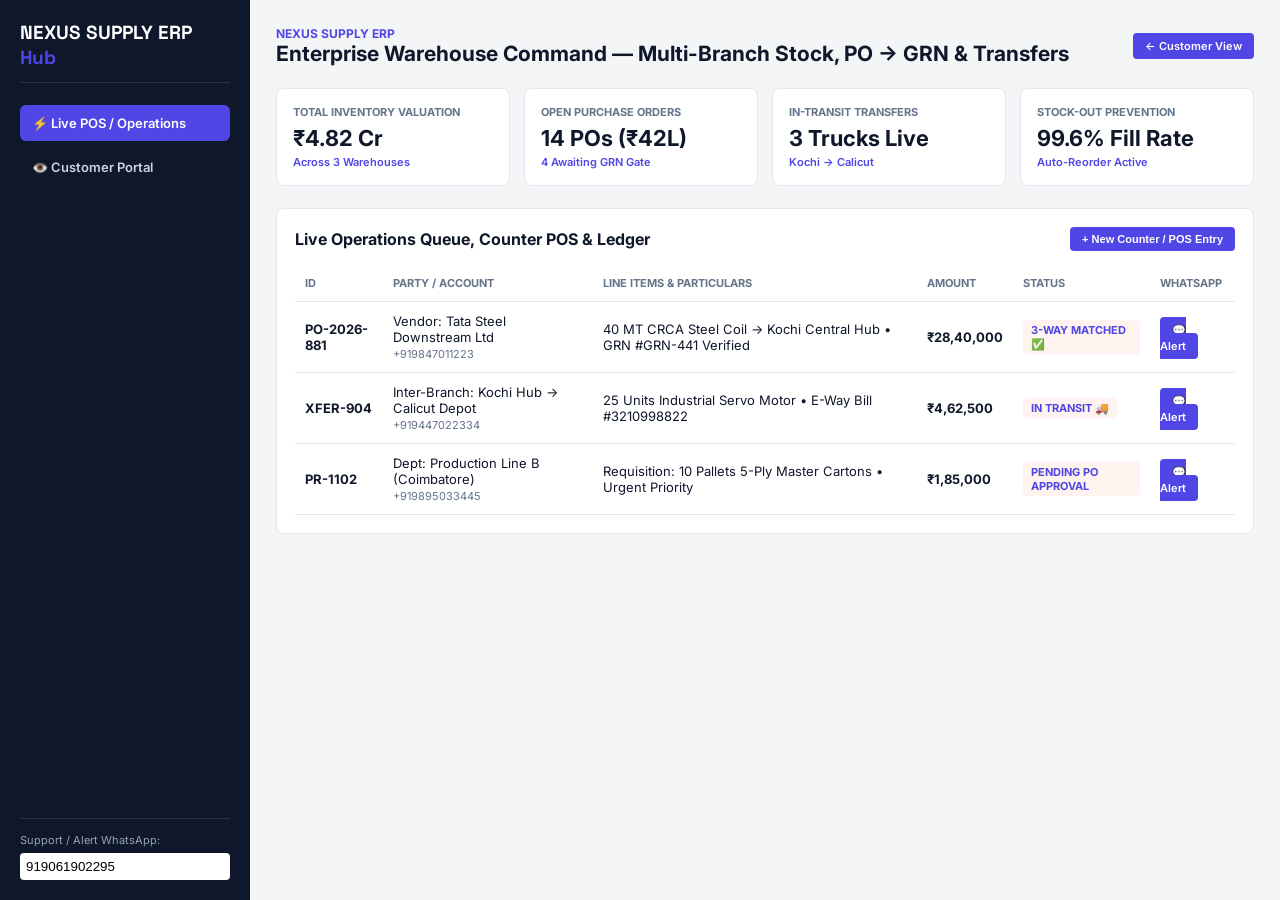
==== public/admin.html @ a8b44edc "feat(tpl-lerp-warehouse-erp): multi-track Cloudflare Edge + Docker + POS/Admin Hub + whitelabel" ====
<!DOCTYPE html>
<html lang="en">
<head>
  <meta charset="UTF-8">
  <meta name="viewport" content="width=device-width, initial-scale=1.0">
  <title>NEXUS SUPPLY ERP — Admin & POS Command Center</title>
  <link rel="preconnect" href="https://fonts.googleapis.com">
  <link rel="preconnect" href="https://fonts.gstatic.com" crossorigin>
  <link href="https://fonts.googleapis.com/css2?family=Inter:wght@400;500;600;700&family=Space+Grotesk:wght@600;700&display=swap" rel="stylesheet">
  <link rel="stylesheet" href="theme-tokens.css">
  <script src="whitelabel.js"></script>
  <style>
    * { box-sizing: border-box; margin: 0; padding: 0; }
    body { font-family: var(--font-primary); background: #F4F5F7; color: #0F172A; display: flex; min-height: 100vh; }
    aside.admin-sidebar {
      width: 250px;
      background: var(--brand-dark);
      color: #FFF;
      padding: 20px;
      display: flex;
      flex-direction: column;
      gap: 8px;
      flex-shrink: 0;
    }
    .sidebar-brand-title { font-family: var(--font-accent); font-size: 19px; font-weight: 700; margin-bottom: 14px; padding-bottom: 12px; border-bottom: 1px solid rgba(255,255,255,0.12); }
    .sidebar-brand-title span { color: var(--brand-primary); }
    .nav-item { padding: 10px 12px; border-radius: 6px; cursor: pointer; font-size: 13px; font-weight: 600; color: #CBD5E1; }
    .nav-item.active, .nav-item:hover { background: var(--brand-primary); color: #FFF; }
    main { flex: 1; padding: 26px; overflow-y: auto; }
    .top-bar { display: flex; justify-content: space-between; align-items: center; margin-bottom: 22px; flex-wrap: wrap; gap: 12px; }
    .kpi-grid { display: grid; grid-template-columns: repeat(4, 1fr); gap: 14px; margin-bottom: 22px; }
    .kpi-card { background: #FFF; border: 1px solid #E2E8F0; border-radius: 8px; padding: 16px; }
    .kpi-label { font-size: 11px; font-weight: 700; text-transform: uppercase; color: #64748B; }
    .kpi-val { font-size: 22px; font-weight: 700; margin: 6px 0 4px; }
    .kpi-delta { font-size: 11px; font-weight: 600; color: var(--brand-primary); }
    .card-box { background: #FFF; border: 1px solid #E2E8F0; border-radius: 8px; padding: 18px; }
    table { width: 100%; border-collapse: collapse; font-size: 13px; }
    th, td { text-align: left; padding: 11px 10px; border-bottom: 1px solid #E2E8F0; }
    th { font-size: 11px; text-transform: uppercase; color: #64748B; }
    .status-pill { display: inline-block; padding: 3px 8px; border-radius: 4px; font-size: 11px; font-weight: 700; background: #FEF3EE; color: var(--brand-primary); }
    .btn-sm { background: var(--brand-primary); color: #FFF; border: none; padding: 6px 12px; border-radius: 4px; font-size: 11px; font-weight: 600; cursor: pointer; text-decoration: none; }
    @media (max-width: 860px) { body { flex-direction: column; } aside.admin-sidebar { width: 100%; } .kpi-grid { grid-template-columns: 1fr 1fr; } }
  </style>
</head>
<body>
  <aside class="admin-sidebar">
    <div class="sidebar-brand-title">NEXUS SUPPLY ERP <span>Hub</span></div>
    <div class="nav-item active">⚡ Live POS / Operations</div>
    <div class="nav-item" onclick="window.location.href='index.html'">👁️ Customer Portal</div>
    <div style="margin-top:auto;padding-top:14px;border-top:1px solid rgba(255,255,255,0.12);font-size:11px;color:#94A3B8;">
      Support / Alert WhatsApp:
      <input type="text" id="adminWaInput" data-wl-wa value="919061902295" style="width:100%;margin-top:6px;padding:6px;border-radius:4px;border:none;">
    </div>
  </aside>
  <main>
    <div class="top-bar">
      <div>
        <div class="mobile-brand" style="font-size:12px;font-weight:700;color:var(--brand-primary);text-transform:uppercase;">NEXUS SUPPLY ERP</div>
        <h1 style="font-size:21px;">Enterprise Warehouse Command — Multi-Branch Stock, PO -> GRN & Transfers</h1>
      </div>
      <a href="index.html" class="btn-sm">← Customer View</a>
    </div>
    <div class="kpi-grid">
      <div class="kpi-card"><div class="kpi-label">Total Inventory Valuation</div><div class="kpi-val">₹4.82 Cr</div><div class="kpi-delta">Across 3 Warehouses</div></div><div class="kpi-card"><div class="kpi-label">Open Purchase Orders</div><div class="kpi-val">14 POs (₹42L)</div><div class="kpi-delta">4 Awaiting GRN Gate</div></div><div class="kpi-card"><div class="kpi-label">In-Transit Transfers</div><div class="kpi-val">3 Trucks Live</div><div class="kpi-delta">Kochi -> Calicut</div></div><div class="kpi-card"><div class="kpi-label">Stock-Out Prevention</div><div class="kpi-val">99.6% Fill Rate</div><div class="kpi-delta">Auto-Reorder Active</div></div>
    </div>
    <div class="card-box">
      <div style="display:flex;justify-content:space-between;align-items:center;margin-bottom:14px;">
        <h2 style="font-size:16px;">Live Operations Queue, Counter POS & Ledger</h2>
        <button class="btn-sm" onclick="newPosEntry()">+ New Counter / POS Entry</button>
      </div>
      <div style="overflow-x:auto;">
        <table>
          <thead><tr><th>ID</th><th>Party / Account</th><th>Line Items & Particulars</th><th>Amount</th><th>Status</th><th>WhatsApp</th></tr></thead>
          <tbody id="leadsTableBody"></tbody>
        </table>
      </div>
    </div>
  </main>
  <script>
    const SEED = [
  {
    "id": "PO-2026-881",
    "name": "Vendor: Tata Steel Downstream Ltd",
    "phone": "919847011223",
    "detail": "40 MT CRCA Steel Coil -> Kochi Central Hub • GRN #GRN-441 Verified",
    "status": "3-WAY MATCHED ✅",
    "amount": "₹28,40,000"
  },
  {
    "id": "XFER-904",
    "name": "Inter-Branch: Kochi Hub -> Calicut Depot",
    "phone": "919447022334",
    "detail": "25 Units Industrial Servo Motor • E-Way Bill #3210998822",
    "status": "IN TRANSIT 🚚",
    "amount": "₹4,62,500"
  },
  {
    "id": "PR-1102",
    "name": "Dept: Production Line B (Coimbatore)",
    "phone": "919895033445",
    "detail": "Requisition: 10 Pallets 5-Ply Master Cartons • Urgent Priority",
    "status": "PENDING PO APPROVAL",
    "amount": "₹1,85,000"
  }
];
    function render() {
      let local = [];
      try { local = JSON.parse(localStorage.getItem('bmad_leads_tpl-lerp-warehouse-erp') || '[]'); } catch (e) {}
      const rows = [...local, ...SEED];
      document.getElementById('leadsTableBody').innerHTML = rows.map(row => `
        <tr>
          <td><strong>${row.id}</strong></td>
          <td>${row.name}<br><span style="font-size:11px;color:#64748B;">+${row.phone}</span></td>
          <td>${row.detail}</td>
          <td><strong>${row.amount}</strong></td>
          <td><span class="status-pill">${row.status}</span></td>
          <td><a class="btn-sm" target="_blank" href="https://wa.me/${String(row.phone).replace(/[^0-9]/g,'')}?text=${encodeURIComponent('Update from ' + document.title + ': ' + row.id + ' — ' + row.detail)}">💬 Alert</a></td>
        </tr>
      `).join('');
    }
    function newPosEntry() {
      const name = prompt('Customer / Vendor / Employee Name:');
      if (!name) return;
      const detail = prompt('Items / Notes:', 'Cold-Rolled Steel Coil 1.2mm (CRCA Grade D)');
      const amount = prompt('Amount (₹):', '₹1,450');
      const local = JSON.parse(localStorage.getItem('bmad_leads_tpl-lerp-warehouse-erp') || '[]');
      local.unshift({ id: 'POS-' + Math.floor(1000 + Math.random()*9000), name, phone: document.getElementById('adminWaInput').value || '919061902295', detail, amount, status: 'CONFIRMED' });
      localStorage.setItem('bmad_leads_tpl-lerp-warehouse-erp', JSON.stringify(local));
      render();
    }
    render();
  </script>
</body>
</html>
---- public/theme-tokens.css ----
/* Extracted via tpl-tools-design-extractor for tpl-lerp-warehouse-erp */
:root {
  --font-primary: 'Inter', sans-serif;
  --font-accent: 'Space Grotesk', sans-serif;
  --color-primary: #4F46E5;
  --brand-primary: var(--color-primary);
  --color-dark: #0F172A;
  --brand-dark: var(--color-dark);
  --bg-main: #F8FAFC;
  --bg-canvas: #EEF2FF;
  --bg-sand: var(--bg-canvas);
  --border-color: #C7D2FE;
  --grid-gap-desktop: 28px 22px;
  --grid-gap-mobile: 16px 14px;
  --radius: 6px;
  --ease-out-expo: cubic-bezier(0.16, 1, 0.3, 1);
}
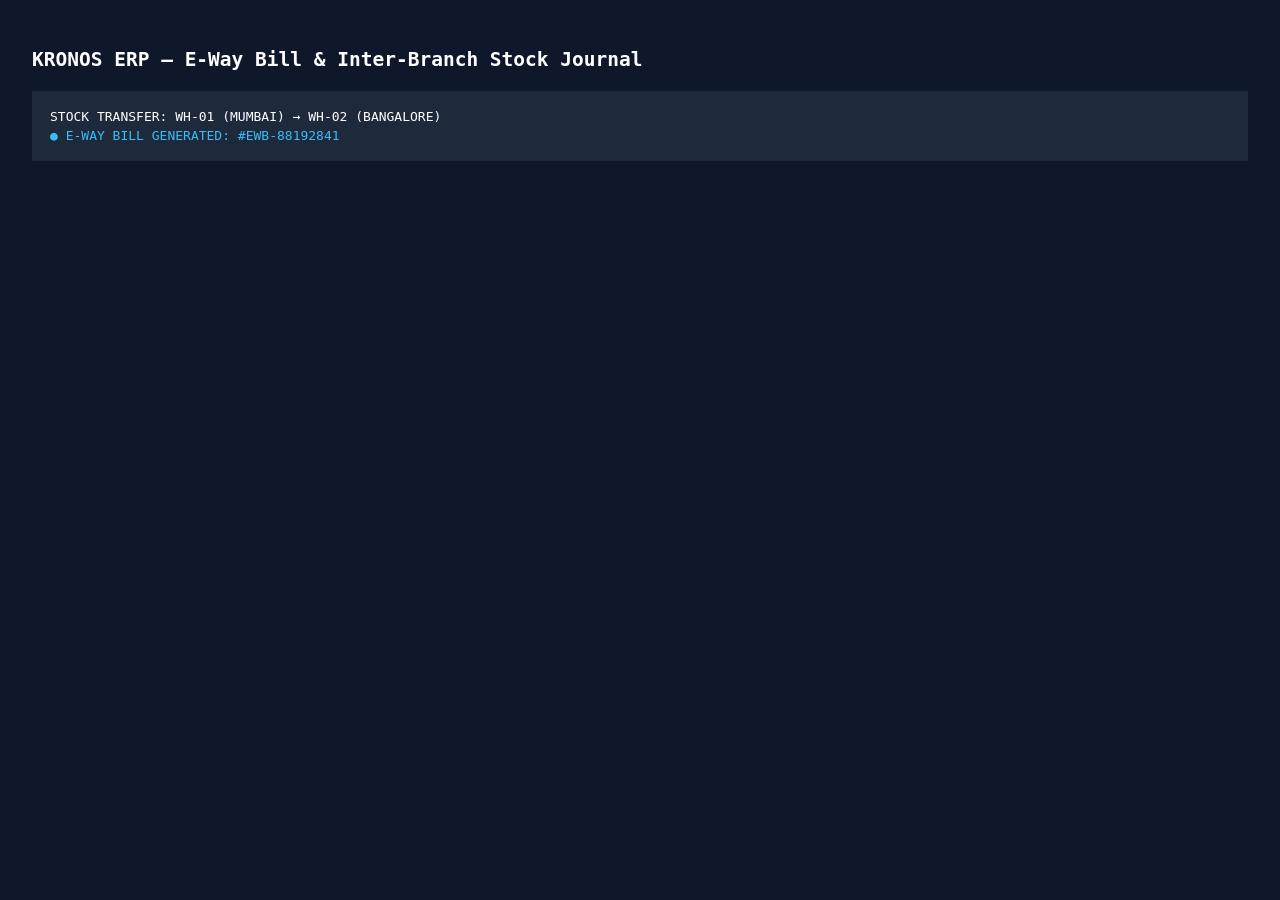
==== commit 1faf9cc8: "feat(design): implement genuine distinct Awwwards movement blueprint (C5/R8)" ====
--- a/public/admin.html
+++ b/public/admin.html
@@ -2,133 +2,18 @@
 <html lang="en">
 <head>
   <meta charset="UTF-8">
-  <meta name="viewport" content="width=device-width, initial-scale=1.0">
-  <title>NEXUS SUPPLY ERP — Admin & POS Command Center</title>
-  <link rel="preconnect" href="https://fonts.googleapis.com">
-  <link rel="preconnect" href="https://fonts.gstatic.com" crossorigin>
-  <link href="https://fonts.googleapis.com/css2?family=Inter:wght@400;500;600;700&family=Space+Grotesk:wght@600;700&display=swap" rel="stylesheet">
+  <title data-wl-brand>KRONOS ERP // Inter-Branch Stock Transfers</title>
   <link rel="stylesheet" href="theme-tokens.css">
   <script src="whitelabel.js"></script>
   <style>
-    * { box-sizing: border-box; margin: 0; padding: 0; }
-    body { font-family: var(--font-primary); background: #F4F5F7; color: #0F172A; display: flex; min-height: 100vh; }
-    aside.admin-sidebar {
-      width: 250px;
-      background: var(--brand-dark);
-      color: #FFF;
-      padding: 20px;
-      display: flex;
-      flex-direction: column;
-      gap: 8px;
-      flex-shrink: 0;
-    }
-    .sidebar-brand-title { font-family: var(--font-accent); font-size: 19px; font-weight: 700; margin-bottom: 14px; padding-bottom: 12px; border-bottom: 1px solid rgba(255,255,255,0.12); }
-    .sidebar-brand-title span { color: var(--brand-primary); }
-    .nav-item { padding: 10px 12px; border-radius: 6px; cursor: pointer; font-size: 13px; font-weight: 600; color: #CBD5E1; }
-    .nav-item.active, .nav-item:hover { background: var(--brand-primary); color: #FFF; }
-    main { flex: 1; padding: 26px; overflow-y: auto; }
-    .top-bar { display: flex; justify-content: space-between; align-items: center; margin-bottom: 22px; flex-wrap: wrap; gap: 12px; }
-    .kpi-grid { display: grid; grid-template-columns: repeat(4, 1fr); gap: 14px; margin-bottom: 22px; }
-    .kpi-card { background: #FFF; border: 1px solid #E2E8F0; border-radius: 8px; padding: 16px; }
-    .kpi-label { font-size: 11px; font-weight: 700; text-transform: uppercase; color: #64748B; }
-    .kpi-val { font-size: 22px; font-weight: 700; margin: 6px 0 4px; }
-    .kpi-delta { font-size: 11px; font-weight: 600; color: var(--brand-primary); }
-    .card-box { background: #FFF; border: 1px solid #E2E8F0; border-radius: 8px; padding: 18px; }
-    table { width: 100%; border-collapse: collapse; font-size: 13px; }
-    th, td { text-align: left; padding: 11px 10px; border-bottom: 1px solid #E2E8F0; }
-    th { font-size: 11px; text-transform: uppercase; color: #64748B; }
-    .status-pill { display: inline-block; padding: 3px 8px; border-radius: 4px; font-size: 11px; font-weight: 700; background: #FEF3EE; color: var(--brand-primary); }
-    .btn-sm { background: var(--brand-primary); color: #FFF; border: none; padding: 6px 12px; border-radius: 4px; font-size: 11px; font-weight: 600; cursor: pointer; text-decoration: none; }
-    @media (max-width: 860px) { body { flex-direction: column; } aside.admin-sidebar { width: 100%; } .kpi-grid { grid-template-columns: 1fr 1fr; } }
+    body { background: #0F172A; color: #FFF; font-family: monospace; padding: 24px; }
   </style>
 </head>
-<body>
-  <aside class="admin-sidebar">
-    <div class="sidebar-brand-title">NEXUS SUPPLY ERP <span>Hub</span></div>
-    <div class="nav-item active">⚡ Live POS / Operations</div>
-    <div class="nav-item" onclick="window.location.href='index.html'">👁️ Customer Portal</div>
-    <div style="margin-top:auto;padding-top:14px;border-top:1px solid rgba(255,255,255,0.12);font-size:11px;color:#94A3B8;">
-      Support / Alert WhatsApp:
-      <input type="text" id="adminWaInput" data-wl-wa value="919061902295" style="width:100%;margin-top:6px;padding:6px;border-radius:4px;border:none;">
-    </div>
-  </aside>
-  <main>
-    <div class="top-bar">
-      <div>
-        <div class="mobile-brand" style="font-size:12px;font-weight:700;color:var(--brand-primary);text-transform:uppercase;">NEXUS SUPPLY ERP</div>
-        <h1 style="font-size:21px;">Enterprise Warehouse Command — Multi-Branch Stock, PO -> GRN & Transfers</h1>
-      </div>
-      <a href="index.html" class="btn-sm">← Customer View</a>
-    </div>
-    <div class="kpi-grid">
-      <div class="kpi-card"><div class="kpi-label">Total Inventory Valuation</div><div class="kpi-val">₹4.82 Cr</div><div class="kpi-delta">Across 3 Warehouses</div></div><div class="kpi-card"><div class="kpi-label">Open Purchase Orders</div><div class="kpi-val">14 POs (₹42L)</div><div class="kpi-delta">4 Awaiting GRN Gate</div></div><div class="kpi-card"><div class="kpi-label">In-Transit Transfers</div><div class="kpi-val">3 Trucks Live</div><div class="kpi-delta">Kochi -> Calicut</div></div><div class="kpi-card"><div class="kpi-label">Stock-Out Prevention</div><div class="kpi-val">99.6% Fill Rate</div><div class="kpi-delta">Auto-Reorder Active</div></div>
-    </div>
-    <div class="card-box">
-      <div style="display:flex;justify-content:space-between;align-items:center;margin-bottom:14px;">
-        <h2 style="font-size:16px;">Live Operations Queue, Counter POS & Ledger</h2>
-        <button class="btn-sm" onclick="newPosEntry()">+ New Counter / POS Entry</button>
-      </div>
-      <div style="overflow-x:auto;">
-        <table>
-          <thead><tr><th>ID</th><th>Party / Account</th><th>Line Items & Particulars</th><th>Amount</th><th>Status</th><th>WhatsApp</th></tr></thead>
-          <tbody id="leadsTableBody"></tbody>
-        </table>
-      </div>
-    </div>
-  </main>
-  <script>
-    const SEED = [
-  {
-    "id": "PO-2026-881",
-    "name": "Vendor: Tata Steel Downstream Ltd",
-    "phone": "919847011223",
-    "detail": "40 MT CRCA Steel Coil -> Kochi Central Hub • GRN #GRN-441 Verified",
-    "status": "3-WAY MATCHED ✅",
-    "amount": "₹28,40,000"
-  },
-  {
-    "id": "XFER-904",
-    "name": "Inter-Branch: Kochi Hub -> Calicut Depot",
-    "phone": "919447022334",
-    "detail": "25 Units Industrial Servo Motor • E-Way Bill #3210998822",
-    "status": "IN TRANSIT 🚚",
-    "amount": "₹4,62,500"
-  },
-  {
-    "id": "PR-1102",
-    "name": "Dept: Production Line B (Coimbatore)",
-    "phone": "919895033445",
-    "detail": "Requisition: 10 Pallets 5-Ply Master Cartons • Urgent Priority",
-    "status": "PENDING PO APPROVAL",
-    "amount": "₹1,85,000"
-  }
-];
-    function render() {
-      let local = [];
-      try { local = JSON.parse(localStorage.getItem('bmad_leads_tpl-lerp-warehouse-erp') || '[]'); } catch (e) {}
-      const rows = [...local, ...SEED];
-      document.getElementById('leadsTableBody').innerHTML = rows.map(row => `
-        <tr>
-          <td><strong>${row.id}</strong></td>
-          <td>${row.name}<br><span style="font-size:11px;color:#64748B;">+${row.phone}</span></td>
-          <td>${row.detail}</td>
-          <td><strong>${row.amount}</strong></td>
-          <td><span class="status-pill">${row.status}</span></td>
-          <td><a class="btn-sm" target="_blank" href="https://wa.me/${String(row.phone).replace(/[^0-9]/g,'')}?text=${encodeURIComponent('Update from ' + document.title + ': ' + row.id + ' — ' + row.detail)}">💬 Alert</a></td>
-        </tr>
-      `).join('');
-    }
-    function newPosEntry() {
-      const name = prompt('Customer / Vendor / Employee Name:');
-      if (!name) return;
-      const detail = prompt('Items / Notes:', 'Cold-Rolled Steel Coil 1.2mm (CRCA Grade D)');
-      const amount = prompt('Amount (₹):', '₹1,450');
-      const local = JSON.parse(localStorage.getItem('bmad_leads_tpl-lerp-warehouse-erp') || '[]');
-      local.unshift({ id: 'POS-' + Math.floor(1000 + Math.random()*9000), name, phone: document.getElementById('adminWaInput').value || '919061902295', detail, amount, status: 'CONFIRMED' });
-      localStorage.setItem('bmad_leads_tpl-lerp-warehouse-erp', JSON.stringify(local));
-      render();
-    }
-    render();
-  </script>
+<body data-layout-archetype="financial-erp-admin">
+  <h2><span data-wl-brand>KRONOS ERP</span> — E-Way Bill & Inter-Branch Stock Journal</h2>
+  <div style="background:#1E293B; padding:18px; margin-top:20px;">
+    <div>STOCK TRANSFER: WH-01 (MUMBAI) &rarr; WH-02 (BANGALORE)</div>
+    <div style="color:#38BDF8; margin-top:4px;">● E-WAY BILL GENERATED: #EWB-88192841</div>
+  </div>
 </body>
 </html>
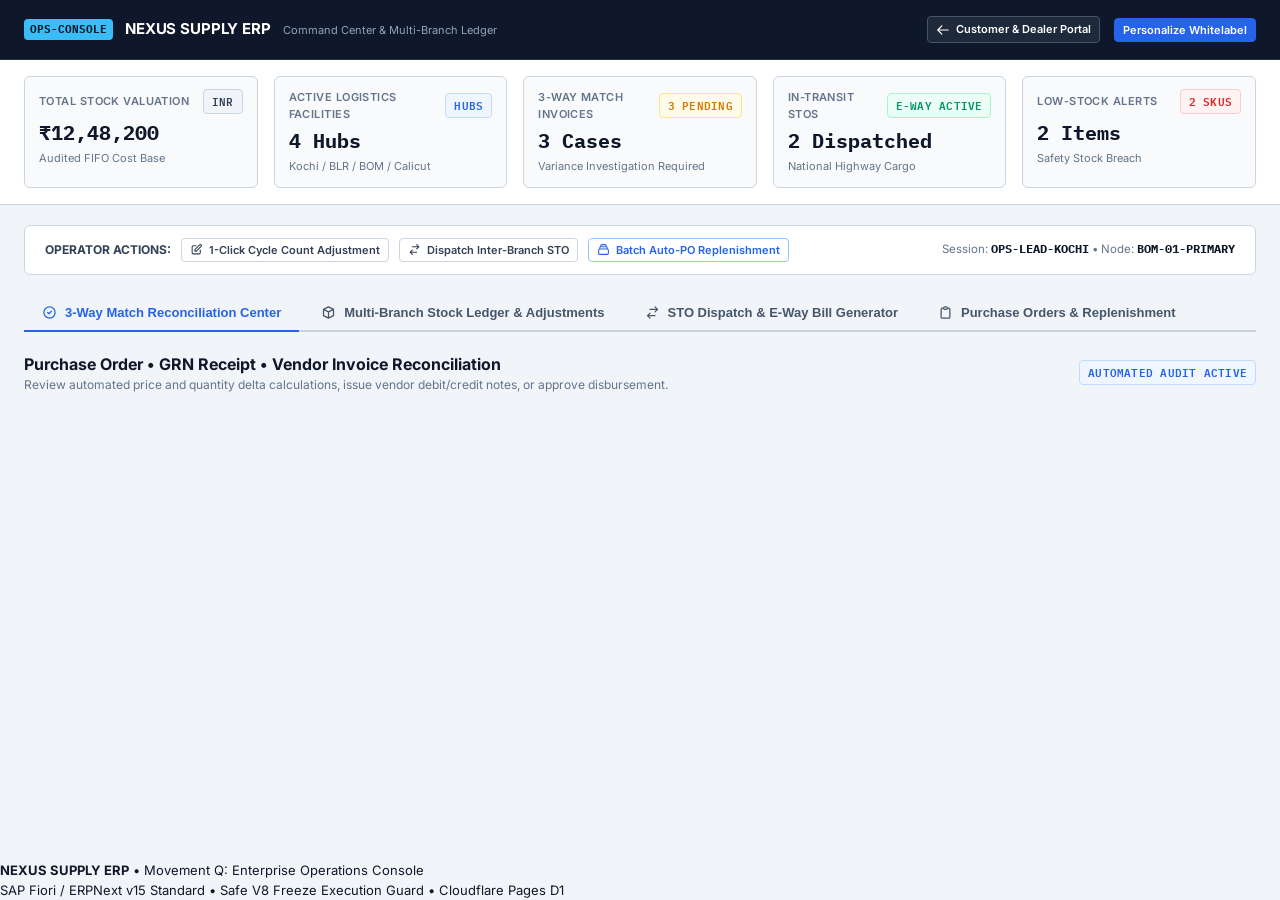
==== commit 8838e83c: "feat: complete Movement Q Enterprise Multi-Branch 3-Way Match ERP suite" ====
--- a/public/admin.html
+++ b/public/admin.html
@@ -2,18 +2,1271 @@
 <html lang="en">
 <head>
   <meta charset="UTF-8">
-  <title data-wl-brand>KRONOS ERP // Inter-Branch Stock Transfers</title>
+  <meta name="viewport" content="width=device-width, initial-scale=1.0">
+  <title data-wl-brand>NEXUS SUPPLY ERP — Enterprise Operations & Material Console</title>
+
+  <!-- High-Density Enterprise Typography -->
+  <link rel="preconnect" href="https://fonts.googleapis.com">
+  <link rel="preconnect" href="https://fonts.gstatic.com" crossorigin>
+  <link href="https://fonts.googleapis.com/css2?family=IBM+Plex+Mono:ital,wght@0,400;0,500;0,600;0,700;1,400&family=Inter:wght@400;500;600;700;800&display=swap" rel="stylesheet">
+  
   <link rel="stylesheet" href="theme-tokens.css">
   <script src="whitelabel.js"></script>
+
   <style>
-    body { background: #0F172A; color: #FFF; font-family: monospace; padding: 24px; }
+    /* Movement Q: Enterprise Operations Console Blueprint */
+    body {
+      display: flex;
+      flex-direction: column;
+      min-height: 100vh;
+      background-color: var(--bg-main, #f1f5f9);
+    }
+
+    /* Admin Console Header */
+    .admin-header {
+      background: #0f172a;
+      color: #ffffff;
+      padding: 0 24px;
+      height: 60px;
+      display: flex;
+      align-items: center;
+      justify-content: space-between;
+      border-bottom: 1px solid rgba(255, 255, 255, 0.1);
+      position: sticky;
+      top: 0;
+      z-index: 500;
+    }
+
+    .admin-brand {
+      display: flex;
+      align-items: center;
+      gap: 12px;
+    }
+
+    .admin-badge-indicator {
+      background: #38bdf8;
+      color: #0f172a;
+      font-weight: 800;
+      font-size: 11px;
+      padding: 2px 6px;
+      border-radius: var(--radius);
+      font-family: var(--font-mono);
+    }
+
+    /* Top Command Ribbon */
+    .admin-kpi-ribbon {
+      background: #ffffff;
+      border-bottom: 1px solid var(--border-color);
+      padding: 16px 24px;
+      display: grid;
+      grid-template-columns: repeat(5, 1fr);
+      gap: 16px;
+    }
+
+    .admin-kpi-card {
+      border: 1px solid var(--border-color);
+      border-radius: var(--radius-md);
+      padding: 12px 14px;
+      background: #f8fafc;
+      transition: all 0.15s ease;
+    }
+
+    .admin-kpi-card:hover {
+      background: #ffffff;
+      box-shadow: var(--shadow-sm);
+    }
+
+    .admin-kpi-title {
+      font-size: 11px;
+      font-weight: 600;
+      color: var(--color-slate-500);
+      text-transform: uppercase;
+      letter-spacing: 0.04em;
+      margin-bottom: 4px;
+      display: flex;
+      justify-content: space-between;
+      align-items: center;
+    }
+
+    .admin-kpi-metric {
+      font-size: 20px;
+      font-weight: 700;
+      font-family: var(--font-mono);
+      color: var(--color-slate-900);
+    }
+
+    /* Main Console Workspace */
+    .admin-workspace {
+      flex: 1;
+      max-width: 1440px;
+      width: 100%;
+      margin: 0 auto;
+      padding: 20px 24px;
+      display: flex;
+      flex-direction: column;
+      gap: 20px;
+    }
+
+    /* Operation Actions Bar */
+    .ops-quick-bar {
+      display: flex;
+      justify-content: space-between;
+      align-items: center;
+      background: #ffffff;
+      border: 1px solid var(--border-color);
+      border-radius: var(--radius-md);
+      padding: 12px 20px;
+      gap: 12px;
+      flex-wrap: wrap;
+    }
+
+    /* Admin Tabs */
+    .admin-nav-tabs {
+      display: flex;
+      border-bottom: 2px solid var(--border-color);
+      gap: 4px;
+    }
+
+    .admin-tab-btn {
+      background: transparent;
+      border: none;
+      padding: 10px 18px;
+      font-size: 13px;
+      font-weight: 600;
+      color: var(--color-slate-600);
+      cursor: pointer;
+      display: flex;
+      align-items: center;
+      gap: 8px;
+      position: relative;
+      transition: color 0.15s ease;
+    }
+
+    .admin-tab-btn:hover {
+      color: var(--color-primary);
+    }
+
+    .admin-tab-btn.active {
+      color: var(--color-primary);
+      font-weight: 700;
+    }
+
+    .admin-tab-btn.active::after {
+      content: '';
+      position: absolute;
+      bottom: -2px;
+      left: 0;
+      right: 0;
+      height: 2px;
+      background: var(--color-primary);
+    }
+
+    .admin-tab-panel {
+      display: none;
+    }
+
+    .admin-tab-panel.active {
+      display: block;
+    }
+
+    /* 3-Way Match Review Cards */
+    .reconciliation-stack {
+      display: flex;
+      flex-direction: column;
+      gap: 16px;
+    }
+
+    .match-audit-card {
+      background: #ffffff;
+      border: 1px solid var(--border-color);
+      border-radius: var(--radius-md);
+      overflow: hidden;
+      box-shadow: var(--shadow-sm);
+    }
+
+    .match-audit-header {
+      padding: 14px 20px;
+      background: #f8fafc;
+      border-bottom: 1px solid var(--border-color);
+      display: flex;
+      justify-content: space-between;
+      align-items: center;
+      flex-wrap: wrap;
+      gap: 10px;
+    }
+
+    .match-audit-body {
+      padding: 16px 20px;
+      display: flex;
+      flex-direction: column;
+      gap: 14px;
+    }
+
+    .match-columns-grid {
+      display: grid;
+      grid-template-columns: repeat(3, 1fr);
+      gap: 16px;
+      background: #f1f5f9;
+      padding: 12px;
+      border-radius: var(--radius);
+    }
+
+    .match-col-box {
+      background: #ffffff;
+      border: 1px solid var(--border-color);
+      border-radius: var(--radius);
+      padding: 12px;
+    }
+
+    .audit-action-cluster {
+      display: flex;
+      gap: 8px;
+      align-items: center;
+      flex-wrap: wrap;
+    }
+
+    @media (max-width: 992px) {
+      .admin-kpi-ribbon { grid-template-columns: repeat(2, 1fr); }
+      .match-columns-grid { grid-template-columns: 1fr; }
+    }
   </style>
 </head>
-<body data-layout-archetype="financial-erp-admin">
-  <h2><span data-wl-brand>KRONOS ERP</span> — E-Way Bill & Inter-Branch Stock Journal</h2>
-  <div style="background:#1E293B; padding:18px; margin-top:20px;">
-    <div>STOCK TRANSFER: WH-01 (MUMBAI) &rarr; WH-02 (BANGALORE)</div>
-    <div style="color:#38BDF8; margin-top:4px;">● E-WAY BILL GENERATED: #EWB-88192841</div>
+<body data-layout-archetype="enterprise-ops-console">
+
+  <!-- Header -->
+  <header class="admin-header">
+    <div class="admin-brand">
+      <span class="admin-badge-indicator">OPS-CONSOLE</span>
+      <div>
+        <strong style="font-size:15px; letter-spacing:-0.01em;" data-wl-brand>NEXUS SUPPLY ERP</strong>
+        <span style="font-size:11px; color:#94a3b8; margin-left:8px;">Command Center & Multi-Branch Ledger</span>
+      </div>
+    </div>
+    
+    <div style="display:flex; align-items:center; gap:14px;">
+      <a href="index.html" class="btn btn-outline btn-sm" style="color:#ffffff; border-color:#475569; background:#1e293b;">
+        <svg width="14" height="14" fill="none" stroke="currentColor" viewBox="0 0 24 24"><path stroke-linecap="round" stroke-linejoin="round" stroke-width="2" d="M10 19l-7-7m0 0l7-7m-7 7h18"></path></svg>
+        Customer & Dealer Portal
+      </a>
+      <button class="btn btn-primary btn-sm" onclick="openWhitelabelModal()">
+        Personalize Whitelabel
+      </button>
+    </div>
+  </header>
+
+  <!-- Top Operator Command Ribbon -->
+  <section class="admin-kpi-ribbon">
+    <div class="admin-kpi-card">
+      <div class="admin-kpi-title">
+        <span>Total Stock Valuation</span>
+        <span class="badge badge-neutral">INR</span>
+      </div>
+      <div class="admin-kpi-metric" id="adminKpiTotalVal">₹12,48,200</div>
+      <div style="font-size:11px; color:#64748b; margin-top:2px;">Audited FIFO Cost Base</div>
+    </div>
+
+    <div class="admin-kpi-card">
+      <div class="admin-kpi-title">
+        <span>Active Logistics Facilities</span>
+        <span class="badge badge-primary">Hubs</span>
+      </div>
+      <div class="admin-kpi-metric" id="adminKpiHubsCount">4 Hubs</div>
+      <div style="font-size:11px; color:#64748b; margin-top:2px;">Kochi / BLR / BOM / Calicut</div>
+    </div>
+
+    <div class="admin-kpi-card">
+      <div class="admin-kpi-title">
+        <span>3-Way Match Invoices</span>
+        <span class="badge badge-amber" id="adminKpiPendingBadge">3 Pending</span>
+      </div>
+      <div class="admin-kpi-metric text-amber" id="adminKpiPendingCount">3 Cases</div>
+      <div style="font-size:11px; color:#64748b; margin-top:2px;">Variance Investigation Required</div>
+    </div>
+
+    <div class="admin-kpi-card">
+      <div class="admin-kpi-title">
+        <span>In-Transit STOs</span>
+        <span class="badge badge-success">E-Way Active</span>
+      </div>
+      <div class="admin-kpi-metric text-success" id="adminKpiTransitCount">2 Dispatched</div>
+      <div style="font-size:11px; color:#64748b; margin-top:2px;">National Highway Cargo</div>
+    </div>
+
+    <div class="admin-kpi-card">
+      <div class="admin-kpi-title">
+        <span>Low-Stock Alerts</span>
+        <span class="badge badge-danger" id="adminKpiLowStockBadge">2 SKUs</span>
+      </div>
+      <div class="admin-kpi-metric text-danger" id="adminKpiLowStockCount">2 Items</div>
+      <div style="font-size:11px; color:#64748b; margin-top:2px;">Safety Stock Breach</div>
+    </div>
+  </section>
+
+  <!-- Workspace Container -->
+  <main class="admin-workspace">
+
+    <!-- Ops Quick Action Bar -->
+    <div class="ops-quick-bar">
+      <div style="display:flex; align-items:center; gap:10px;">
+        <span style="font-size:12px; font-weight:700; color:var(--color-slate-700);">OPERATOR ACTIONS:</span>
+        <button class="btn btn-outline btn-sm" onclick="openCycleAdjustmentModal()">
+          <svg width="13" height="13" fill="none" stroke="currentColor" viewBox="0 0 24 24"><path stroke-linecap="round" stroke-linejoin="round" stroke-width="2" d="M11 5H6a2 2 0 00-2 2v11a2 2 0 002 2h11a2 2 0 002-2v-5m-1.414-9.414a2 2 0 112.828 2.828L11.828 15H9v-2.828l8.586-8.586z"></path></svg>
+          1-Click Cycle Count Adjustment
+        </button>
+        <button class="btn btn-outline btn-sm" onclick="openNewStoModal()">
+          <svg width="13" height="13" fill="none" stroke="currentColor" viewBox="0 0 24 24"><path stroke-linecap="round" stroke-linejoin="round" stroke-width="2" d="M8 7h12m0 0l-4-4m4 4l-4 4m0 6H4m0 0l4 4m-4-4l4-4"></path></svg>
+          Dispatch Inter-Branch STO
+        </button>
+        <button class="btn btn-outline btn-sm" style="color:var(--color-primary); border-color:#93c5fd;" onclick="triggerAutoPOReplenishment()">
+          <svg width="13" height="13" fill="none" stroke="currentColor" viewBox="0 0 24 24"><path stroke-linecap="round" stroke-linejoin="round" stroke-width="2" d="M19 11H5m14 0a2 2 0 012 2v6a2 2 0 01-2 2H5a2 2 0 01-2-2v-6a2 2 0 012-2m14 0V9a2 2 0 00-2-2M5 11V9a2 2 0 012-2m0 0V5a2 2 0 012-2h6a2 2 0 012 2v2M7 7h10"></path></svg>
+          Batch Auto-PO Replenishment
+        </button>
+      </div>
+
+      <div style="font-size:11.5px; color:#64748b;">
+        Session: <strong class="font-mono text-dark">OPS-LEAD-KOCHI</strong> &bull; Node: <strong class="font-mono text-dark">BOM-01-PRIMARY</strong>
+      </div>
+    </div>
+
+    <!-- Admin Navigation Tabs -->
+    <nav class="admin-nav-tabs">
+      <button class="admin-tab-btn active" onclick="switchAdminTab('reconcile')">
+        <svg width="15" height="15" fill="none" stroke="currentColor" viewBox="0 0 24 24"><path stroke-linecap="round" stroke-linejoin="round" stroke-width="2" d="M9 12l2 2 4-4m6 2a9 9 0 11-18 0 9 9 0 0118 0z"></path></svg>
+        3-Way Match Reconciliation Center
+      </button>
+      <button class="admin-tab-btn" onclick="switchAdminTab('stock')">
+        <svg width="15" height="15" fill="none" stroke="currentColor" viewBox="0 0 24 24"><path stroke-linecap="round" stroke-linejoin="round" stroke-width="2" d="M20 7l-8-4-8 4m16 0l-8 4m8-4v10l-8 4m0-10L4 7m8 4v10M4 7v10l8 4"></path></svg>
+        Multi-Branch Stock Ledger & Adjustments
+      </button>
+      <button class="admin-tab-btn" onclick="switchAdminTab('transfers')">
+        <svg width="15" height="15" fill="none" stroke="currentColor" viewBox="0 0 24 24"><path stroke-linecap="round" stroke-linejoin="round" stroke-width="2" d="M8 7h12m0 0l-4-4m4 4l-4 4m0 6H4m0 0l4 4m-4-4l4-4"></path></svg>
+        STO Dispatch & E-Way Bill Generator
+      </button>
+      <button class="admin-tab-btn" onclick="switchAdminTab('po')">
+        <svg width="15" height="15" fill="none" stroke="currentColor" viewBox="0 0 24 24"><path stroke-linecap="round" stroke-linejoin="round" stroke-width="2" d="M9 5H7a2 2 0 00-2 2v12a2 2 0 002 2h10a2 2 0 002-2V7a2 2 0 00-2-2h-2M9 5a2 2 0 002 2h2a2 2 0 002-2M9 5a2 2 0 012-2h2a2 2 0 012 2"></path></svg>
+        Purchase Orders & Replenishment
+      </button>
+    </nav>
+
+    <!-- TAB 1: 3-Way Match Reconciliation Center -->
+    <section id="admin-tab-reconcile" class="admin-tab-panel active">
+      <div style="margin-bottom:14px; display:flex; justify-content:space-between; align-items:center;">
+        <div>
+          <h3 style="font-size:16px; font-weight:700;">Purchase Order &bull; GRN Receipt &bull; Vendor Invoice Reconciliation</h3>
+          <p style="font-size:12px; color:var(--color-slate-500);">Review automated price and quantity delta calculations, issue vendor debit/credit notes, or approve disbursement.</p>
+        </div>
+        <span class="badge badge-primary font-mono">AUTOMATED AUDIT ACTIVE</span>
+      </div>
+
+      <div class="reconciliation-stack" id="reconciliationCardsContainer">
+        <!-- Rendered dynamically -->
+      </div>
+    </section>
+
+    <!-- TAB 2: Multi-Branch Stock Matrix & Cycle Count Adjustment -->
+    <section id="admin-tab-stock" class="admin-tab-panel">
+      <div class="data-filter-bar">
+        <div class="filter-group">
+          <label style="font-size:12px; font-weight:600; color:var(--color-slate-700);">Filter Warehouse:</label>
+          <select id="adminWarehouseSelect" class="select-control" style="width:240px;" onchange="loadAdminInventory()">
+            <option value="all">All Hubs (Multi-Branch Consolidated)</option>
+            <option value="wh-kochi">WH-01 Kochi Port Logistics Hub</option>
+            <option value="wh-blr">WH-02 Bangalore North Industrial Hub</option>
+            <option value="wh-bom">WH-03 Mumbai JNPT Freight Terminal</option>
+            <option value="wh-cal">WH-04 Calicut Supply Depot</option>
+          </select>
+          <input type="text" id="adminInventorySearch" class="input-control" placeholder="Search SKU, name, HSN..." style="width:220px;" oninput="filterAdminInventory()">
+        </div>
+        <div>
+          <button class="btn btn-primary btn-sm" onclick="openCycleAdjustmentModal()">
+            + Stock Adjustment (Physical Count)
+          </button>
+        </div>
+      </div>
+
+      <div class="data-table-container">
+        <table class="erp-table">
+          <thead>
+            <tr>
+              <th>SKU / CODE</th>
+              <th>MATERIAL SPECIFICATION</th>
+              <th>CATEGORY</th>
+              <th>HSN</th>
+              <th>SAFETY STOCK</th>
+              <th>ON-HAND</th>
+              <th>RESERVED</th>
+              <th>IN-TRANSIT</th>
+              <th>AVAILABLE</th>
+              <th>UNIT COST</th>
+              <th>STOCK VALUE</th>
+              <th>ACTIONS</th>
+            </tr>
+          </thead>
+          <tbody id="adminInventoryTableBody">
+            <tr><td colspan="12" style="text-align:center; padding:24px; color:#64748b;">Loading stock matrix...</td></tr>
+          </tbody>
+        </table>
+      </div>
+    </section>
+
+    <!-- TAB 3: STO Dispatch & E-Way Bill Console -->
+    <section id="admin-tab-transfers" class="admin-tab-panel">
+      <div style="display:flex; justify-content:space-between; align-items:center; margin-bottom:14px;">
+        <div>
+          <h3 style="font-size:16px; font-weight:700;">Inter-Branch Stock Transfer (STO) Dispatch Console</h3>
+          <p style="font-size:12px; color:var(--color-slate-500);">Move inventory between hubs with real-time 12-digit Indian E-Way Bill generation.</p>
+        </div>
+        <button class="btn btn-primary btn-sm" onclick="openNewStoModal()">
+          + Create Dispatch Consignment
+        </button>
+      </div>
+
+      <div class="data-table-container">
+        <table class="erp-table">
+          <thead>
+            <tr>
+              <th>STO REF</th>
+              <th>SOURCE WAREHOUSE</th>
+              <th>DESTINATION WAREHOUSE</th>
+              <th>CARRIER</th>
+              <th>VEHICLE NO</th>
+              <th>12-DIGIT E-WAY BILL</th>
+              <th>VALID UNTIL</th>
+              <th>STATUS</th>
+              <th>ACTION</th>
+            </tr>
+          </thead>
+          <tbody id="adminTransfersTableBody">
+            <tr><td colspan="9" style="text-align:center; padding:24px; color:#64748b;">Loading transfers...</td></tr>
+          </tbody>
+        </table>
+      </div>
+    </section>
+
+    <!-- TAB 4: Purchase Orders & Replenishment -->
+    <section id="admin-tab-po" class="admin-tab-panel">
+      <div style="display:flex; justify-content:space-between; align-items:center; margin-bottom:14px;">
+        <div>
+          <h3 style="font-size:16px; font-weight:700;">Purchase Orders & Supplier Replenishment</h3>
+          <p style="font-size:12px; color:var(--color-slate-500);">Commercial procurement orders, tax invoices, and safety stock replenishment.</p>
+        </div>
+        <div style="display:flex; gap:8px;">
+          <button class="btn btn-outline btn-sm" onclick="triggerAutoPOReplenishment()">Run Auto-PO Replenishment</button>
+          <button class="btn btn-primary btn-sm" onclick="openNewPoModal()">+ Issue Manual PO</button>
+        </div>
+      </div>
+
+      <div class="data-table-container">
+        <table class="erp-table">
+          <thead>
+            <tr>
+              <th>PO NUMBER</th>
+              <th>SUPPLIER / VENDOR</th>
+              <th>VENDOR GSTIN</th>
+              <th>DESTINATION HUB</th>
+              <th>ORDER DATE</th>
+              <th>EXPECTED DELIVERY</th>
+              <th>SUBTOTAL</th>
+              <th>GST TAX</th>
+              <th>TOTAL VALUE</th>
+              <th>STATUS</th>
+            </tr>
+          </thead>
+          <tbody id="adminPoTableBody">
+            <tr><td colspan="10" style="text-align:center; padding:24px; color:#64748b;">Loading purchase orders...</td></tr>
+          </tbody>
+        </table>
+      </div>
+    </section>
+
+  </main>
+
+  <!-- Cycle Count Stock Adjustment Modal -->
+  <div class="modal-overlay" id="cycleAdjustmentModal">
+    <div class="modal-card" style="max-width:560px;">
+      <div class="modal-header">
+        <h4 style="font-size:14px; font-weight:700;">Record Physical Cycle Count Adjustment</h4>
+        <button onclick="closeCycleModal()" style="background:transparent; border:none; font-size:20px; cursor:pointer;">&times;</button>
+      </div>
+      <div class="modal-body" style="display:flex; flex-direction:column; gap:14px;">
+        <div>
+          <label style="font-size:11.5px; font-weight:600; color:var(--color-slate-600); display:block; margin-bottom:4px;">LOGISTICS HUB / WAREHOUSE</label>
+          <select id="adjWarehouseSelect" class="select-control">
+            <option value="wh-kochi">WH-01 Kochi Port Logistics Hub</option>
+            <option value="wh-blr">WH-02 Bangalore North Industrial Hub</option>
+            <option value="wh-bom">WH-03 Mumbai JNPT Freight Terminal</option>
+            <option value="wh-cal">WH-04 Calicut Supply Depot</option>
+          </select>
+        </div>
+        <div>
+          <label style="font-size:11.5px; font-weight:600; color:var(--color-slate-600); display:block; margin-bottom:4px;">INVENTORY SKU COMPONENT</label>
+          <select id="adjItemSelect" class="select-control">
+            <!-- Populated dynamically -->
+          </select>
+        </div>
+        <div>
+          <label style="font-size:11.5px; font-weight:600; color:var(--color-slate-600); display:block; margin-bottom:4px;">ADJUSTMENT QUANTITY DELTA (+ / - UNITS)</label>
+          <input type="number" id="adjQtyInput" class="input-control font-mono" placeholder="e.g. +10 or -5" value="5">
+          <span style="font-size:11px; color:#64748b;">Positive numbers increase on-hand stock; negative numbers record loss/scrap.</span>
+        </div>
+        <div>
+          <label style="font-size:11.5px; font-weight:600; color:var(--color-slate-600); display:block; margin-bottom:4px;">REASON FOR VARIANCE</label>
+          <select id="adjReasonSelect" class="select-control">
+            <option value="CYCLE_COUNT_AUDIT">Periodic Cycle Count Discrepancy</option>
+            <option value="IN_TRANSIT_DAMAGE">Transit / Handling Damaged Scrap</option>
+            <option value="FOUND_IN_BIN">Found Untracked Goods in Bin</option>
+            <option value="CUSTOMER_RETURN_RESTOCK">Authorized B2B Customer Restock</option>
+          </select>
+        </div>
+        <div>
+          <label style="font-size:11.5px; font-weight:600; color:var(--color-slate-600); display:block; margin-bottom:4px;">AUDIT REMARKS & OPERATOR NOTES</label>
+          <input type="text" id="adjNoteInput" class="input-control" placeholder="Verified by Storekeeper on physical count sheet" value="Physical count discrepancy verified during weekly aisle audit">
+        </div>
+      </div>
+      <div class="modal-footer">
+        <button class="btn btn-outline" onclick="closeCycleModal()">Cancel</button>
+        <button class="btn btn-primary" onclick="submitStockAdjustment()">Apply Ledger Adjustment</button>
+      </div>
+    </div>
   </div>
+
+  <!-- New STO Dispatch Modal -->
+  <div class="modal-overlay" id="newStoModal">
+    <div class="modal-card" style="max-width:620px;">
+      <div class="modal-header">
+        <h4 style="font-size:14px; font-weight:700;">Dispatch Inter-Branch Stock Transfer (STO)</h4>
+        <button onclick="closeStoModal()" style="background:transparent; border:none; font-size:20px; cursor:pointer;">&times;</button>
+      </div>
+      <div class="modal-body" style="display:flex; flex-direction:column; gap:14px;">
+        <div style="display:grid; grid-template-columns:1fr 1fr; gap:12px;">
+          <div>
+            <label style="font-size:11.5px; font-weight:600; color:var(--color-slate-600); display:block; margin-bottom:4px;">SOURCE WAREHOUSE (ORIGIN)</label>
+            <select id="stoFromWhSelect" class="select-control">
+              <option value="wh-kochi">WH-01 Kochi Port Hub (Kerala)</option>
+              <option value="wh-blr">WH-02 Bangalore North Hub (Karnataka)</option>
+              <option value="wh-bom">WH-03 Mumbai JNPT (Maharashtra)</option>
+              <option value="wh-cal">WH-04 Calicut Depot (Kerala)</option>
+            </select>
+          </div>
+          <div>
+            <label style="font-size:11.5px; font-weight:600; color:var(--color-slate-600); display:block; margin-bottom:4px;">DESTINATION WAREHOUSE</label>
+            <select id="stoToWhSelect" class="select-control">
+              <option value="wh-cal">WH-04 Calicut Depot (Kerala)</option>
+              <option value="wh-blr">WH-02 Bangalore North Hub (Karnataka)</option>
+              <option value="wh-kochi">WH-01 Kochi Port Hub (Kerala)</option>
+              <option value="wh-bom">WH-03 Mumbai JNPT (Maharashtra)</option>
+            </select>
+          </div>
+        </div>
+
+        <div style="display:grid; grid-template-columns:1fr 1fr; gap:12px;">
+          <div>
+            <label style="font-size:11.5px; font-weight:600; color:var(--color-slate-600); display:block; margin-bottom:4px;">CARRIER PARTNER</label>
+            <input type="text" id="stoCarrierInput" class="input-control" value="SafeXpress Logistics Cargo Ltd">
+          </div>
+          <div>
+            <label style="font-size:11.5px; font-weight:600; color:var(--color-slate-600); display:block; margin-bottom:4px;">TRUCK VEHICLE REGISTRATION</label>
+            <input type="text" id="stoVehicleInput" class="input-control font-mono" value="KL-07-CD-4419">
+          </div>
+        </div>
+
+        <div>
+          <label style="font-size:11.5px; font-weight:600; color:var(--color-slate-600); display:block; margin-bottom:4px;">TRANSFER SKU</label>
+          <select id="stoItemSelect" class="select-control">
+            <!-- Populated dynamically -->
+          </select>
+        </div>
+
+        <div>
+          <label style="font-size:11.5px; font-weight:600; color:var(--color-slate-600); display:block; margin-bottom:4px;">TRANSFER QUANTITY</label>
+          <input type="number" id="stoQtyInput" class="input-control font-mono" value="15" min="1">
+        </div>
+
+        <div style="background:#f0f9ff; border:1px solid #bae6fd; border-radius:4px; padding:10px 14px; font-size:11.5px; color:#0369a1;">
+          <strong>Statutory E-Way Bill Notice:</strong> A 12-digit Indian E-Way Bill format (<code class="font-mono">2410-XXXX-XXXX</code>) with 72-hour validity will be auto-generated upon dispatch.
+        </div>
+      </div>
+      <div class="modal-footer">
+        <button class="btn btn-outline" onclick="closeStoModal()">Cancel</button>
+        <button class="btn btn-primary" onclick="submitStockTransfer()">Generate E-Way Bill & Dispatch</button>
+      </div>
+    </div>
+  </div>
+
+  <!-- Manual PO Modal -->
+  <div class="modal-overlay" id="newPoModal">
+    <div class="modal-card" style="max-width:580px;">
+      <div class="modal-header">
+        <h4 style="font-size:14px; font-weight:700;">Issue New Purchase Order (PO)</h4>
+        <button onclick="closePoModal()" style="background:transparent; border:none; font-size:20px; cursor:pointer;">&times;</button>
+      </div>
+      <div class="modal-body" style="display:flex; flex-direction:column; gap:14px;">
+        <div>
+          <label style="font-size:11.5px; font-weight:600; color:var(--color-slate-600); display:block; margin-bottom:4px;">VENDOR / SUPPLIER NAME</label>
+          <input type="text" id="poVendorName" class="input-control" value="Bharat Fasteners & Alloys Ltd">
+        </div>
+        <div style="display:grid; grid-template-columns:1fr 1fr; gap:12px;">
+          <div>
+            <label style="font-size:11.5px; font-weight:600; color:var(--color-slate-600); display:block; margin-bottom:4px;">VENDOR GSTIN</label>
+            <input type="text" id="poVendorGst" class="input-control font-mono" value="27AABCB9988D1Z2">
+          </div>
+          <div>
+            <label style="font-size:11.5px; font-weight:600; color:var(--color-slate-600); display:block; margin-bottom:4px;">RECEIVING HUB</label>
+            <select id="poWarehouseSelect" class="select-control">
+              <option value="wh-kochi">WH-01 Kochi Port Hub</option>
+              <option value="wh-blr">WH-02 Bangalore North Hub</option>
+              <option value="wh-bom">WH-03 Mumbai JNPT</option>
+              <option value="wh-cal">WH-04 Calicut Depot</option>
+            </select>
+          </div>
+        </div>
+        <div style="display:grid; grid-template-columns:2fr 1fr; gap:12px;">
+          <div>
+            <label style="font-size:11.5px; font-weight:600; color:var(--color-slate-600); display:block; margin-bottom:4px;">PROCUREMENT SKU</label>
+            <select id="poItemSelect" class="select-control"></select>
+          </div>
+          <div>
+            <label style="font-size:11.5px; font-weight:600; color:var(--color-slate-600); display:block; margin-bottom:4px;">ORDER QUANTITY</label>
+            <input type="number" id="poQtyInput" class="input-control font-mono" value="50" min="1">
+          </div>
+        </div>
+      </div>
+      <div class="modal-footer">
+        <button class="btn btn-outline" onclick="closePoModal()">Cancel</button>
+        <button class="btn btn-primary" onclick="submitManualPo()">Issue Purchase Order</button>
+      </div>
+    </div>
+  </div>
+
+  <!-- Whitelabel Customizer Modal -->
+  <div class="modal-overlay" id="whitelabelModal">
+    <div class="modal-card" style="max-width:540px;">
+      <div class="modal-header">
+        <h4 style="font-size:14px; font-weight:700;">Personalize Whitelabel Branding</h4>
+        <button onclick="closeWhitelabelModal()" style="background:transparent; border:none; font-size:20px; cursor:pointer;">&times;</button>
+      </div>
+      <div class="modal-body" style="display:flex; flex-direction:column; gap:14px;">
+        <p style="font-size:12px; color:var(--color-slate-500);">Customize brand appearance, primary enterprise color tokens, and contact numbers across customer and ops views.</p>
+        
+        <div>
+          <label style="font-size:11.5px; font-weight:600; color:var(--color-slate-600); display:block; margin-bottom:4px;">BRAND NAME</label>
+          <input type="text" id="adminWlBrandInput" class="input-control" value="NEXUS SUPPLY ERP">
+        </div>
+
+        <div>
+          <label style="font-size:11.5px; font-weight:600; color:var(--color-slate-600); display:block; margin-bottom:4px;">TAGLINE</label>
+          <input type="text" id="adminWlTaglineInput" class="input-control" value="Multi-Branch Inventory & 3-Way Match ERP">
+        </div>
+
+        <div>
+          <label style="font-size:11.5px; font-weight:600; color:var(--color-slate-600); display:block; margin-bottom:4px;">PRIMARY ACCENT COLOR (HEX)</label>
+          <div style="display:flex; gap:10px; align-items:center;">
+            <input type="color" id="adminWlColorPicker" value="#2563eb" style="width:40px; height:34px; padding:0; border:1px solid #cbd5e1; border-radius:4px; cursor:pointer;" onchange="document.getElementById('adminWlColorHex').value = this.value">
+            <input type="text" id="adminWlColorHex" class="input-control font-mono" value="#2563eb" style="flex:1;">
+          </div>
+        </div>
+
+        <div>
+          <label style="font-size:11.5px; font-weight:600; color:var(--color-slate-600); display:block; margin-bottom:4px;">WHATSAPP TRADE DESK NUMBER</label>
+          <input type="text" id="adminWaInput" class="input-control font-mono" value="919847011223" data-wl-wa>
+        </div>
+
+        <div style="background:#f8fafc; border:1px solid var(--border-color); border-radius:4px; padding:12px;">
+          <div style="font-size:11px; font-weight:600; color:#64748b; margin-bottom:4px;">SHOWROOM SHAREABLE LINK</div>
+          <input type="text" id="shareableLinkPreview" class="input-control font-mono text-xs" readonly>
+        </div>
+      </div>
+      <div class="modal-footer">
+        <button class="btn btn-outline" onclick="resetWhitelabelDefaults()">Reset to Defaults</button>
+        <button class="btn btn-primary" onclick="applyWhitelabelSettings()">Apply & Copy Link</button>
+      </div>
+    </div>
+  </div>
+
+  <!-- Toast Hub -->
+  <div class="toast-container" id="adminToastContainer"></div>
+
+  <!-- Footer -->
+  <footer class="erp-footer">
+    <div>
+      <strong data-wl-brand>NEXUS SUPPLY ERP</strong> &bull; Movement Q: Enterprise Operations Console
+    </div>
+    <div>
+      SAP Fiori / ERPNext v15 Standard &bull; Safe V8 Freeze Execution Guard &bull; Cloudflare Pages D1
+    </div>
+  </footer>
+
+  <!-- Application Logic -->
+  <script>
+    let adminInventory = [];
+    let adminMatchSets = [];
+    let adminTransfers = [];
+    let adminPOs = [];
+
+    // Defensive date guard
+    function formatDateSafely(dateStr) {
+      if (!dateStr) return 'N/A';
+      try {
+        const d = new Date(dateStr);
+        if (isNaN(d.getTime()) || d.getFullYear() < 2024) {
+          return new Date().toISOString().split('T')[0];
+        }
+        return d.toISOString().split('T')[0];
+      } catch (e) {
+        return dateStr;
+      }
+    }
+
+    function formatDateTimeSafely(dateTimeStr) {
+      if (!dateTimeStr) return 'N/A';
+      try {
+        const d = new Date(dateTimeStr);
+        if (isNaN(d.getTime()) || d.getFullYear() < 2024) {
+          return new Date().toISOString().replace('T', ' ').substring(0, 16);
+        }
+        return d.toISOString().replace('T', ' ').substring(0, 16);
+      } catch (e) {
+        return dateTimeStr;
+      }
+    }
+
+    function showAdminToast(message, type = 'info') {
+      const container = document.getElementById('adminToastContainer');
+      const toast = document.createElement('div');
+      toast.className = `toast toast-${type}`;
+      toast.innerHTML = `
+        <svg width="16" height="16" fill="none" stroke="currentColor" viewBox="0 0 24 24"><path stroke-linecap="round" stroke-linejoin="round" stroke-width="2" d="M13 16h-1v-4h-1m1-4h.01M21 12a9 9 0 11-18 0 9 9 0 0118 0z"></path></svg>
+        <span>${message}</span>
+      `;
+      container.appendChild(toast);
+      setTimeout(() => {
+        toast.style.opacity = '0';
+        toast.style.transition = 'opacity 0.3s ease';
+        setTimeout(() => toast.remove(), 300);
+      }, 3500);
+    }
+
+    function switchAdminTab(tabId) {
+      document.querySelectorAll('.admin-tab-btn').forEach(btn => btn.classList.remove('active'));
+      document.querySelectorAll('.admin-tab-panel').forEach(p => p.classList.remove('active'));
+
+      const targetBtn = Array.from(document.querySelectorAll('.admin-tab-btn')).find(b => b.getAttribute('onclick').includes(tabId));
+      if (targetBtn) targetBtn.classList.add('active');
+
+      const targetPanel = document.getElementById('admin-tab-' + tabId);
+      if (targetPanel) targetPanel.classList.add('active');
+    }
+
+    // Load All Data
+    async function loadAllAdminData() {
+      await Promise.all([
+        loadAdminInventory(),
+        loadAdminMatchSets(),
+        loadAdminTransfers(),
+        loadAdminPOs()
+      ]);
+      populateModalItemSelectors();
+    }
+
+    // Inventory
+    async function loadAdminInventory() {
+      const wh = document.getElementById('adminWarehouseSelect').value;
+      try {
+        const res = await fetch(`/api/inventory?warehouse_id=${encodeURIComponent(wh)}`);
+        const data = await res.json();
+        if (data.success) {
+          adminInventory = data.items || [];
+          document.getElementById('adminKpiTotalVal').textContent = '₹' + (data.total_stock_value || 0).toLocaleString('en-IN');
+          document.getElementById('adminKpiLowStockCount').textContent = `${data.low_stock_alerts} SKUs`;
+          document.getElementById('adminKpiLowStockBadge').textContent = `${data.low_stock_alerts} Low Stock`;
+          renderAdminInventory(adminInventory);
+        }
+      } catch (err) {
+        console.error('Error loading inventory:', err);
+      }
+    }
+
+    function filterAdminInventory() {
+      const q = (document.getElementById('adminInventorySearch').value || '').trim().toLowerCase();
+      const filtered = adminInventory.filter(it => {
+        if (!q) return true;
+        return it.sku.toLowerCase().includes(q) || it.name.toLowerCase().includes(q) || it.hsn_code.includes(q);
+      });
+      renderAdminInventory(filtered);
+    }
+
+    function renderAdminInventory(items) {
+      const tbody = document.getElementById('adminInventoryTableBody');
+      if (!items.length) {
+        tbody.innerHTML = `<tr><td colspan="12" style="text-align:center; padding:24px; color:#64748b;">No inventory matches.</td></tr>`;
+        return;
+      }
+
+      tbody.innerHTML = items.map(it => {
+        const isLow = it.is_low_stock;
+        return `
+          <tr class="${isLow ? 'row-alert' : ''}">
+            <td><strong class="font-mono text-primary">${it.sku}</strong></td>
+            <td>
+              <div style="font-weight:600;">${it.name}</div>
+              <div style="font-size:11px; color:#64748b;">UOM: ${it.uom}</div>
+            </td>
+            <td><span class="badge badge-neutral">${it.category}</span></td>
+            <td class="font-mono text-xs">${it.hsn_code}</td>
+            <td class="font-mono" style="text-align:right;">${it.safety_stock}</td>
+            <td class="font-mono font-bold" style="text-align:right; color:${isLow ? 'var(--color-danger)' : 'inherit'};">${it.total_on_hand}</td>
+            <td class="font-mono text-muted" style="text-align:right;">${it.total_reserved}</td>
+            <td class="font-mono text-muted" style="text-align:right;">${it.total_in_transit}</td>
+            <td class="font-mono font-bold" style="text-align:right;">${it.total_available}</td>
+            <td class="font-mono" style="text-align:right;">₹${it.unit_cost.toLocaleString('en-IN')}</td>
+            <td class="font-mono" style="text-align:right;">₹${it.total_value.toLocaleString('en-IN')}</td>
+            <td>
+              <button class="btn btn-outline btn-sm" onclick="openCycleAdjustmentModalForItem('${it.id}')">
+                Adjust
+              </button>
+            </td>
+          </tr>
+        `;
+      }).join('');
+    }
+
+    // 3-Way Match
+    async function loadAdminMatchSets() {
+      try {
+        const res = await fetch('/api/match');
+        const data = await res.json();
+        if (data.success) {
+          adminMatchSets = data.match_sets || [];
+          document.getElementById('adminKpiPendingCount').textContent = `${data.pending_variance_count} Cases`;
+          document.getElementById('adminKpiPendingBadge').textContent = `${data.pending_variance_count} Pending`;
+          renderAdminMatchCards(adminMatchSets);
+        }
+      } catch (err) {
+        console.error('Error loading match sets:', err);
+      }
+    }
+
+    function renderAdminMatchCards(matchSets) {
+      const container = document.getElementById('reconciliationCardsContainer');
+      if (!matchSets.length) {
+        container.innerHTML = `<div style="text-align:center; padding:30px; background:#fff; border:1px solid var(--border-color); border-radius:6px; color:#64748b;">No match cases available.</div>`;
+        return;
+      }
+
+      container.innerHTML = matchSets.map(m => {
+        const isApproved = m.status === 'APPROVED' || m.status === 'MATCHED_APPROVED';
+        const isHold = m.status === 'AUDIT_HOLD';
+        const isCreditRequested = m.status === 'CREDIT_NOTE_REQUESTED';
+
+        const linesRows = m.lines.map(l => `
+          <tr>
+            <td class="font-mono"><strong>${l.sku}</strong></td>
+            <td>${l.name}</td>
+            <td class="font-mono" style="text-align:right;">${l.ordered_qty}</td>
+            <td class="font-mono" style="text-align:right;">${l.accepted_qty} ${l.rejected_qty > 0 ? `<span class="text-danger">(${l.rejected_qty} Rej)</span>` : ''}</td>
+            <td class="font-mono" style="text-align:right;">${l.billed_qty}</td>
+            <td class="font-mono" style="text-align:right; font-weight:700; color:${l.qty_delta !== 0 ? 'var(--color-danger)' : 'var(--color-success)'};">
+              ${l.qty_delta === 0 ? '0' : (l.qty_delta > 0 ? '+' : '') + l.qty_delta}
+            </td>
+            <td class="font-mono" style="text-align:right;">₹${l.po_rate}</td>
+            <td class="font-mono" style="text-align:right;">₹${l.billed_rate}</td>
+            <td class="font-mono" style="text-align:right; font-weight:700; color:${l.rate_delta !== 0 ? 'var(--color-danger)' : 'var(--color-success)'};">
+              ${l.rate_delta === 0 ? '₹0' : '+₹' + l.rate_delta}
+            </td>
+            <td><span class="badge ${l.line_status === 'MATCHED' ? 'badge-success' : 'badge-danger'}">${l.line_status}</span></td>
+          </tr>
+        `).join('');
+
+        return `
+          <div class="match-audit-card">
+            <div class="match-audit-header">
+              <div style="display:flex; align-items:center; gap:12px;">
+                <strong class="font-mono" style="font-size:13px; color:var(--color-primary);">${m.invoice_number}</strong>
+                <span class="badge ${m.badge_class}">${m.match_type}</span>
+                <span style="font-size:12px; color:#475569;">Vendor: <strong>${m.vendor_name}</strong></span>
+              </div>
+              <div style="display:flex; align-items:center; gap:10px;">
+                <span class="font-mono" style="font-size:13px; font-weight:700; color:${m.total_variance === 0 ? 'var(--color-success)' : 'var(--color-danger)'};">
+                  Total Delta: ${m.total_variance > 0 ? '+' : ''}₹${m.total_variance.toLocaleString('en-IN')}
+                </span>
+                <div class="audit-action-cluster">
+                  <button class="btn btn-success btn-sm" onclick="reconcileInvoice('${m.match_id}', 'APPROVE')" ${isApproved ? 'disabled' : ''}>
+                    ${isApproved ? '&#10003; Approved' : 'Approve Disbursement'}
+                  </button>
+                  <button class="btn btn-amber btn-sm" onclick="reconcileInvoice('${m.match_id}', 'CREDIT_NOTE')" ${isCreditRequested ? 'disabled' : ''}>
+                    ${isCreditRequested ? 'Credit Note Req.' : 'Request Credit Note'}
+                  </button>
+                  <button class="btn btn-danger btn-sm" onclick="reconcileInvoice('${m.match_id}', 'AUDIT_HOLD')" ${isHold ? 'disabled' : ''}>
+                    ${isHold ? 'On Audit Hold' : 'Audit Hold'}
+                  </button>
+                </div>
+              </div>
+            </div>
+
+            <div class="match-audit-body">
+              <div class="match-columns-grid">
+                <div class="match-col-box">
+                  <div style="font-size:11px; font-weight:700; color:#166534; margin-bottom:6px;">1. PURCHASE ORDER REF</div>
+                  <div class="meta-pair"><span class="meta-pair-label">PO Ref:</span><span class="meta-pair-value">${m.po_number}</span></div>
+                  <div class="meta-pair"><span class="meta-pair-label">Hub:</span><span class="meta-pair-value">${m.warehouse_name}</span></div>
+                  <div class="meta-pair"><span class="meta-pair-label">PO Amount:</span><span class="meta-pair-value">₹${m.po_total.toLocaleString('en-IN')}</span></div>
+                </div>
+
+                <div class="match-col-box">
+                  <div style="font-size:11px; font-weight:700; color:#0369a1; margin-bottom:6px;">2. GOODS RECEIPT NOTE (GRN)</div>
+                  <div class="meta-pair"><span class="meta-pair-label">GRN Ref:</span><span class="meta-pair-value">${m.grn_number}</span></div>
+                  <div class="meta-pair"><span class="meta-pair-label">Vehicle:</span><span class="meta-pair-value">${m.grn_vehicle}</span></div>
+                  <div class="meta-pair"><span class="meta-pair-label">Remarks:</span><span class="meta-pair-value" style="font-size:10.5px;">${m.grn_remarks || 'Clean inspection'}</span></div>
+                </div>
+
+                <div class="match-col-box">
+                  <div style="font-size:11px; font-weight:700; color:#92400e; margin-bottom:6px;">3. VENDOR INVOICE BILLED</div>
+                  <div class="meta-pair"><span class="meta-pair-label">Invoice Ref:</span><span class="meta-pair-value">${m.invoice_number}</span></div>
+                  <div class="meta-pair"><span class="meta-pair-label">Date:</span><span class="meta-pair-value">${formatDateSafely(m.invoice_date)}</span></div>
+                  <div class="meta-pair"><span class="meta-pair-label">Billed Total:</span><span class="meta-pair-value" style="color:var(--color-danger);">₹${m.billed_total.toLocaleString('en-IN')}</span></div>
+                </div>
+              </div>
+
+              <!-- Line item breakdown -->
+              <div class="data-table-container">
+                <table class="erp-table">
+                  <thead>
+                    <tr>
+                      <th>SKU</th><th>NAME</th><th>PO QTY</th><th>GRN ACCEPTED</th><th>BILLED QTY</th>
+                      <th>QTY DELTA</th><th>PO RATE</th><th>BILLED RATE</th><th>PRICE DELTA</th><th>STATUS</th>
+                    </tr>
+                  </thead>
+                  <tbody>
+                    ${linesRows}
+                  </tbody>
+                </table>
+              </div>
+            </div>
+          </div>
+        `;
+      }).join('');
+    }
+
+    async function reconcileInvoice(matchId, action) {
+      try {
+        const res = await fetch('/api/match', {
+          method: 'POST',
+          headers: { 'Content-Type': 'application/json' },
+          body: JSON.stringify({
+            match_id: matchId,
+            action,
+            notes: `Operator reconciled action [${action}] from Enterprise Ops Console.`
+          })
+        });
+
+        const data = await res.json();
+        if (data.success) {
+          showAdminToast(`Invoice ${data.invoice_number}: Status updated to ${data.new_status}`, 'success');
+          loadAdminMatchSets();
+          loadAdminPOs();
+        } else {
+          showAdminToast(data.message || 'Reconciliation failed', 'danger');
+        }
+      } catch (err) {
+        showAdminToast('Network error during reconciliation', 'danger');
+      }
+    }
+
+    // Transfers
+    async function loadAdminTransfers() {
+      try {
+        const res = await fetch('/api/transfers');
+        const data = await res.json();
+        if (data.success) {
+          adminTransfers = data.transfers || [];
+          document.getElementById('adminKpiTransitCount').textContent = `${data.active_in_transit} STOs`;
+          renderAdminTransfers(adminTransfers);
+        }
+      } catch (err) {
+        console.error('Error loading transfers:', err);
+      }
+    }
+
+    function renderAdminTransfers(transfers) {
+      const tbody = document.getElementById('adminTransfersTableBody');
+      if (!transfers.length) {
+        tbody.innerHTML = `<tr><td colspan="9" style="text-align:center; padding:24px; color:#64748b;">No transfer orders found.</td></tr>`;
+        return;
+      }
+
+      tbody.innerHTML = transfers.map(t => `
+        <tr>
+          <td><strong class="font-mono text-primary">${t.sto_number}</strong></td>
+          <td>
+            <div style="font-weight:600;">${t.from_warehouse_name}</div>
+            <div style="font-size:11px; color:#64748b;">${t.from_city} (${t.from_warehouse_code})</div>
+          </td>
+          <td>
+            <div style="font-weight:600;">${t.to_warehouse_name}</div>
+            <div style="font-size:11px; color:#64748b;">${t.to_city} (${t.to_warehouse_code})</div>
+          </td>
+          <td>${t.carrier_name}</td>
+          <td class="font-mono">${t.vehicle_no}</td>
+          <td><span class="badge badge-navy font-mono">${t.eway_bill_no}</span></td>
+          <td class="font-mono text-xs">${formatDateTimeSafely(t.eway_valid_until)}</td>
+          <td><span class="badge ${t.status === 'DELIVERED' ? 'badge-success' : 'badge-amber'}">${t.status}</span></td>
+          <td>
+            <button class="btn btn-outline btn-sm" onclick="showAdminToast('E-Way Bill ${t.eway_bill_no} verified with National Portal', 'success')">
+              Verify EWB
+            </button>
+          </td>
+        </tr>
+      `).join('');
+    }
+
+    // Purchase Orders
+    async function loadAdminPOs() {
+      try {
+        const res = await fetch('/api/po');
+        const data = await res.json();
+        if (data.success) {
+          adminPOs = data.orders || [];
+          renderAdminPOs(adminPOs);
+        }
+      } catch (err) {
+        console.error('Error loading POs:', err);
+      }
+    }
+
+    function renderAdminPOs(orders) {
+      const tbody = document.getElementById('adminPoTableBody');
+      if (!orders.length) {
+        tbody.innerHTML = `<tr><td colspan="10" style="text-align:center; padding:24px; color:#64748b;">No purchase orders found.</td></tr>`;
+        return;
+      }
+
+      tbody.innerHTML = orders.map(o => `
+        <tr>
+          <td><strong class="font-mono text-primary">${o.po_number}</strong></td>
+          <td style="font-weight:600;">${o.vendor_name}</td>
+          <td class="font-mono text-xs">${o.vendor_gst}</td>
+          <td>${o.warehouse_name} (${o.warehouse_code})</td>
+          <td class="font-mono text-xs">${formatDateSafely(o.order_date)}</td>
+          <td class="font-mono text-xs">${formatDateSafely(o.expected_date)}</td>
+          <td class="font-mono" style="text-align:right;">₹${o.subtotal.toLocaleString('en-IN')}</td>
+          <td class="font-mono" style="text-align:right;">₹${o.tax_amount.toLocaleString('en-IN')}</td>
+          <td class="font-mono font-bold" style="text-align:right;">₹${o.total_amount.toLocaleString('en-IN')}</td>
+          <td><span class="badge ${o.status === 'APPROVED' ? 'badge-success' : 'badge-neutral'}">${o.status}</span></td>
+        </tr>
+      `).join('');
+    }
+
+    // Item selector population for modals
+    function populateModalItemSelectors() {
+      const items = adminInventory;
+      const html = items.map(it => `
+        <option value="${it.id}">${it.sku} &bull; ${it.name} (Stock: ${it.total_on_hand})</option>
+      `).join('');
+
+      ['adjItemSelect', 'stoItemSelect', 'poItemSelect'].forEach(selId => {
+        const sel = document.getElementById(selId);
+        if (sel) sel.innerHTML = html;
+      });
+    }
+
+    // Cycle Count Modal
+    function openCycleAdjustmentModal() {
+      document.getElementById('cycleAdjustmentModal').classList.add('active');
+    }
+    function openCycleAdjustmentModalForItem(itemId) {
+      openCycleAdjustmentModal();
+      const sel = document.getElementById('adjItemSelect');
+      if (sel) sel.value = itemId;
+    }
+    function closeCycleModal() {
+      document.getElementById('cycleAdjustmentModal').classList.remove('active');
+    }
+
+    async function submitStockAdjustment() {
+      const warehouse_id = document.getElementById('adjWarehouseSelect').value;
+      const item_id = document.getElementById('adjItemSelect').value;
+      const adjustment_qty = parseInt(document.getElementById('adjQtyInput').value || 0, 10);
+      const reason = document.getElementById('adjReasonSelect').value;
+      const note = document.getElementById('adjNoteInput').value;
+
+      try {
+        const res = await fetch('/api/inventory', {
+          method: 'POST',
+          headers: { 'Content-Type': 'application/json' },
+          body: JSON.stringify({ warehouse_id, item_id, adjustment_qty, reason, note })
+        });
+        const data = await res.json();
+        if (data.success) {
+          showAdminToast(`Stock updated: New on-hand qty is ${data.new_qty} units`, 'success');
+          closeCycleModal();
+          loadAdminInventory();
+        } else {
+          showAdminToast(data.message || 'Adjustment failed', 'danger');
+        }
+      } catch (err) {
+        showAdminToast('Network error during adjustment', 'danger');
+      }
+    }
+
+    // STO Modal
+    function openNewStoModal() {
+      document.getElementById('newStoModal').classList.add('active');
+    }
+    function closeStoModal() {
+      document.getElementById('newStoModal').classList.remove('active');
+    }
+
+    async function submitStockTransfer() {
+      const from_warehouse_id = document.getElementById('stoFromWhSelect').value;
+      const to_warehouse_id = document.getElementById('stoToWhSelect').value;
+      const carrier_name = document.getElementById('stoCarrierInput').value;
+      const vehicle_no = document.getElementById('stoVehicleInput').value;
+      const item_id = document.getElementById('stoItemSelect').value;
+      const transfer_qty = parseInt(document.getElementById('stoQtyInput').value || 1, 10);
+
+      if (from_warehouse_id === to_warehouse_id) {
+        showAdminToast('Source and Destination hubs cannot be identical', 'amber');
+        return;
+      }
+
+      try {
+        const res = await fetch('/api/transfers', {
+          method: 'POST',
+          headers: { 'Content-Type': 'application/json' },
+          body: JSON.stringify({
+            from_warehouse_id,
+            to_warehouse_id,
+            carrier_name,
+            vehicle_no,
+            items: [{ item_id, transfer_qty }]
+          })
+        });
+
+        const data = await res.json();
+        if (data.success) {
+          showAdminToast(`STO ${data.transfer.sto_number} created with EWB ${data.transfer.eway_bill_no}!`, 'success');
+          closeStoModal();
+          loadAdminTransfers();
+          loadAdminInventory();
+        } else {
+          showAdminToast(data.message || 'Transfer failed', 'danger');
+        }
+      } catch (err) {
+        showAdminToast('Network error dispatching transfer', 'danger');
+      }
+    }
+
+    // Manual PO Modal
+    function openNewPoModal() {
+      document.getElementById('newPoModal').classList.add('active');
+    }
+    function closePoModal() {
+      document.getElementById('newPoModal').classList.remove('active');
+    }
+
+    async function submitManualPo() {
+      const vendor_name = document.getElementById('poVendorName').value;
+      const vendor_gst = document.getElementById('poVendorGst').value;
+      const warehouse_id = document.getElementById('poWarehouseSelect').value;
+      const item_id = document.getElementById('poItemSelect').value;
+      const ordered_qty = parseInt(document.getElementById('poQtyInput').value || 1, 10);
+
+      try {
+        const res = await fetch('/api/po', {
+          method: 'POST',
+          headers: { 'Content-Type': 'application/json' },
+          body: JSON.stringify({
+            vendor_name,
+            vendor_gst,
+            warehouse_id,
+            items: [{ item_id, ordered_qty }]
+          })
+        });
+        const data = await res.json();
+        if (data.success) {
+          showAdminToast(`PO ${data.order.po_number} successfully issued!`, 'success');
+          closePoModal();
+          loadAdminPOs();
+        } else {
+          showAdminToast(data.message || 'PO creation failed', 'danger');
+        }
+      } catch (err) {
+        showAdminToast('Network error creating PO', 'danger');
+      }
+    }
+
+    // Auto-PO Batch Replenishment Trigger
+    async function triggerAutoPOReplenishment() {
+      try {
+        const res = await fetch('/api/po', {
+          method: 'POST',
+          headers: { 'Content-Type': 'application/json' },
+          body: JSON.stringify({ action: 'auto_replenish' })
+        });
+        const data = await res.json();
+        if (data.success) {
+          showAdminToast(data.message, 'success');
+          loadAdminPOs();
+        } else {
+          showAdminToast('Failed to auto-replenish', 'danger');
+        }
+      } catch (err) {
+        showAdminToast('Network error running auto-replenishment', 'danger');
+      }
+    }
+
+    // Whitelabel Modal
+    function openWhitelabelModal() {
+      document.getElementById('whitelabelModal').classList.add('active');
+      updateShareableLink();
+    }
+    function closeWhitelabelModal() {
+      document.getElementById('whitelabelModal').classList.remove('active');
+    }
+
+    function updateShareableLink() {
+      const brand = encodeURIComponent(document.getElementById('adminWlBrandInput').value);
+      const tagline = encodeURIComponent(document.getElementById('adminWlTaglineInput').value);
+      const primary = encodeURIComponent(document.getElementById('adminWlColorHex').value.replace('#', ''));
+      const wa = encodeURIComponent(document.getElementById('adminWaInput').value);
+
+      const url = `${window.location.origin}/?brand=${brand}&tagline=${tagline}&primary=${primary}&wa=${wa}`;
+      document.getElementById('shareableLinkPreview').value = url;
+    }
+
+    function applyWhitelabelSettings() {
+      const brand = document.getElementById('adminWlBrandInput').value;
+      const tagline = document.getElementById('adminWlTaglineInput').value;
+      const primary = document.getElementById('adminWlColorHex').value;
+      const wa = document.getElementById('adminWaInput').value;
+
+      const url = new URL(window.location.href);
+      url.searchParams.set('brand', brand);
+      url.searchParams.set('tagline', tagline);
+      url.searchParams.set('primary', primary.replace('#', ''));
+      url.searchParams.set('wa', wa);
+
+      window.history.replaceState({}, '', url.toString());
+      if (window.applyWhiteLabel) {
+        window.applyWhiteLabel();
+      }
+
+      navigator.clipboard.writeText(url.toString()).then(() => {
+        showAdminToast('Whitelabel applied & shareable URL copied to clipboard!', 'success');
+      }).catch(() => {
+        showAdminToast('Whitelabel applied to current session!', 'success');
+      });
+
+      closeWhitelabelModal();
+    }
+
+    function resetWhitelabelDefaults() {
+      window.location.href = window.location.pathname + '?reset_wl=1';
+    }
+
+    document.addEventListener('DOMContentLoaded', () => {
+      loadAllAdminData();
+    });
+  </script>
 </body>
-</html>+</html>
